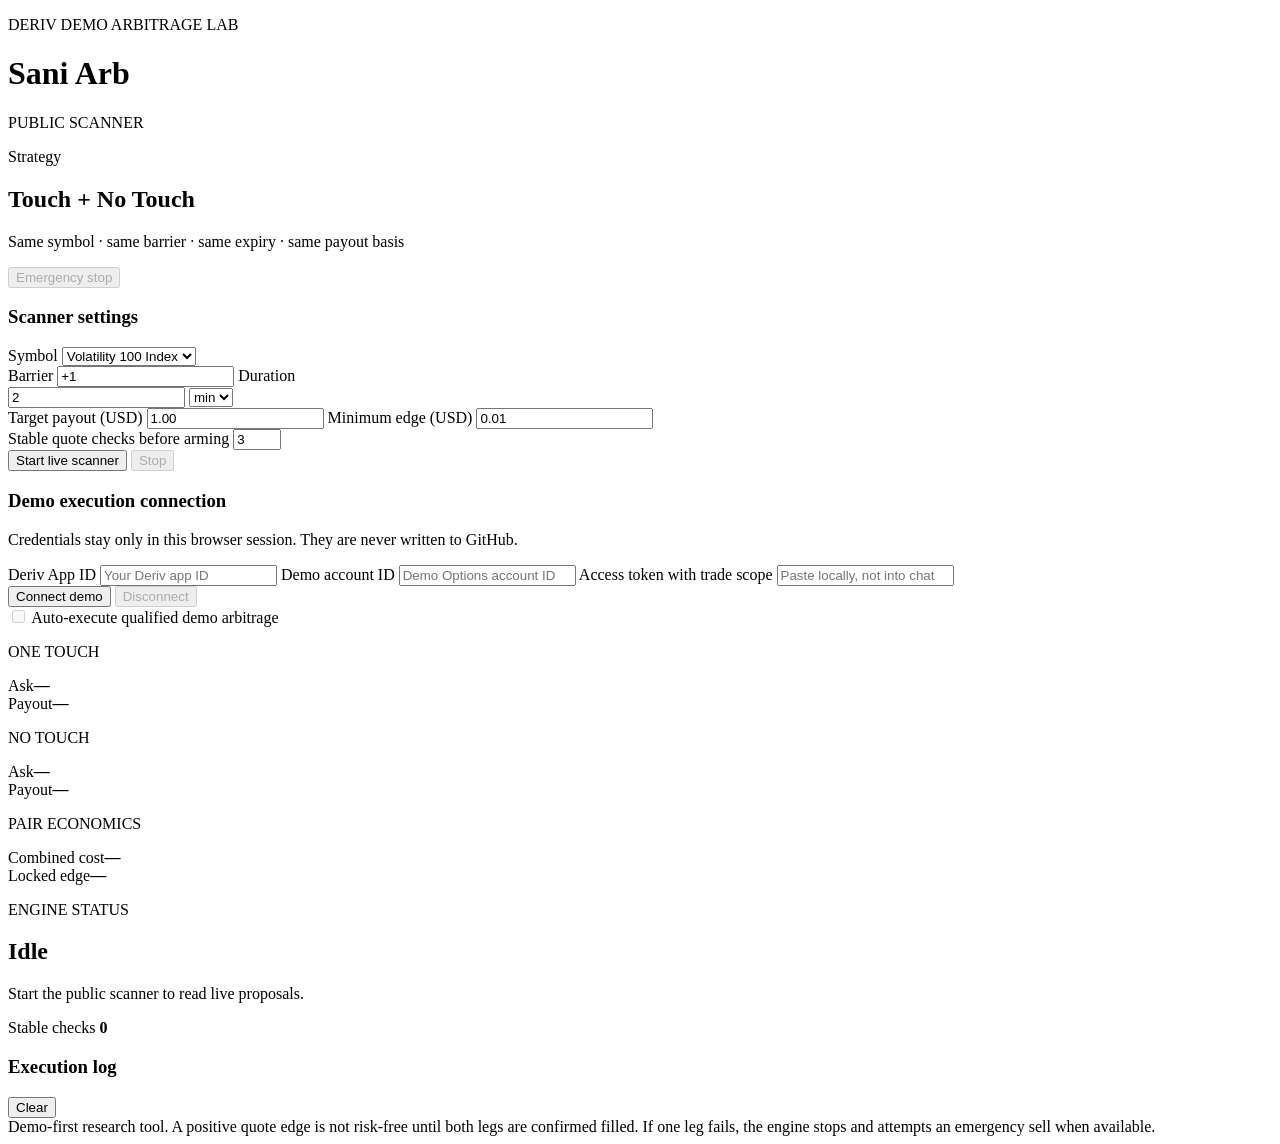
==== index.html @ d9ec9f1d "Create Sani Arb demo-first interface" ====
<!doctype html>
<html lang="en">
<head>
  <meta charset="UTF-8" />
  <meta name="viewport" content="width=device-width, initial-scale=1.0" />
  <meta name="theme-color" content="#111111" />
  <title>Sani Arb</title>
  <link rel="stylesheet" href="./styles.css" />
</head>
<body>
  <main class="shell">
    <header class="topbar">
      <div>
        <p class="eyebrow">DERIV DEMO ARBITRAGE LAB</p>
        <h1>Sani Arb</h1>
      </div>
      <div id="modePill" class="pill neutral">PUBLIC SCANNER</div>
    </header>

    <section class="hero card">
      <div>
        <p class="muted">Strategy</p>
        <h2>Touch + No Touch</h2>
        <p class="muted">Same symbol · same barrier · same expiry · same payout basis</p>
      </div>
      <button id="emergencyBtn" class="danger" disabled>Emergency stop</button>
    </section>

    <section class="grid two">
      <div class="card">
        <h3>Scanner settings</h3>
        <label>Symbol
          <select id="symbol">
            <option value="R_100">Volatility 100 Index</option>
            <option value="R_75">Volatility 75 Index</option>
            <option value="R_50">Volatility 50 Index</option>
            <option value="R_25">Volatility 25 Index</option>
            <option value="R_10">Volatility 10 Index</option>
          </select>
        </label>
        <div class="grid two tight">
          <label>Barrier
            <input id="barrier" value="+1" inputmode="decimal" />
          </label>
          <label>Duration
            <div class="inline">
              <input id="duration" type="number" min="1" value="2" />
              <select id="durationUnit"><option value="m">min</option><option value="s">sec</option></select>
            </div>
          </label>
        </div>
        <div class="grid two tight">
          <label>Target payout (USD)
            <input id="targetPayout" type="number" min="0.35" step="0.01" value="1.00" />
          </label>
          <label>Minimum edge (USD)
            <input id="minEdge" type="number" min="0" step="0.001" value="0.01" />
          </label>
        </div>
        <label>Stable quote checks before arming
          <input id="stableChecks" type="number" min="1" max="20" value="3" />
        </label>
        <div class="actions">
          <button id="startScannerBtn" class="primary">Start live scanner</button>
          <button id="stopScannerBtn" class="secondary" disabled>Stop</button>
        </div>
      </div>

      <div class="card">
        <h3>Demo execution connection</h3>
        <p class="muted small">Credentials stay only in this browser session. They are never written to GitHub.</p>
        <label>Deriv App ID
          <input id="appId" autocomplete="off" placeholder="Your Deriv app ID" />
        </label>
        <label>Demo account ID
          <input id="accountId" autocomplete="off" placeholder="Demo Options account ID" />
        </label>
        <label>Access token with trade scope
          <input id="accessToken" type="password" autocomplete="off" placeholder="Paste locally, not into chat" />
        </label>
        <div class="actions">
          <button id="connectDemoBtn" class="primary">Connect demo</button>
          <button id="disconnectDemoBtn" class="secondary" disabled>Disconnect</button>
        </div>
        <label class="toggleRow">
          <input id="autoExecute" type="checkbox" disabled />
          <span>Auto-execute qualified demo arbitrage</span>
        </label>
      </div>
    </section>

    <section class="grid three">
      <article class="card quote">
        <p class="muted">ONE TOUCH</p>
        <div class="metric"><span>Ask</span><strong id="touchAsk">—</strong></div>
        <div class="metric"><span>Payout</span><strong id="touchPayout">—</strong></div>
      </article>
      <article class="card quote">
        <p class="muted">NO TOUCH</p>
        <div class="metric"><span>Ask</span><strong id="noTouchAsk">—</strong></div>
        <div class="metric"><span>Payout</span><strong id="noTouchPayout">—</strong></div>
      </article>
      <article class="card quote emphasis">
        <p class="muted">PAIR ECONOMICS</p>
        <div class="metric"><span>Combined cost</span><strong id="combinedCost">—</strong></div>
        <div class="metric"><span>Locked edge</span><strong id="lockedEdge">—</strong></div>
      </article>
    </section>

    <section class="card statusCard">
      <div>
        <p class="muted">ENGINE STATUS</p>
        <h2 id="statusText">Idle</h2>
        <p id="statusDetail" class="muted">Start the public scanner to read live proposals.</p>
      </div>
      <div class="score">
        <span>Stable checks</span>
        <strong id="stabilityScore">0</strong>
      </div>
    </section>

    <section class="card">
      <div class="sectionHeader">
        <h3>Execution log</h3>
        <button id="clearLogBtn" class="ghost">Clear</button>
      </div>
      <div id="log" class="log"></div>
    </section>

    <footer>
      Demo-first research tool. A positive quote edge is not risk-free until both legs are confirmed filled. If one leg fails, the engine stops and attempts an emergency sell when available.
    </footer>
  </main>
  <script type="module" src="./app.js"></script>
</body>
</html>
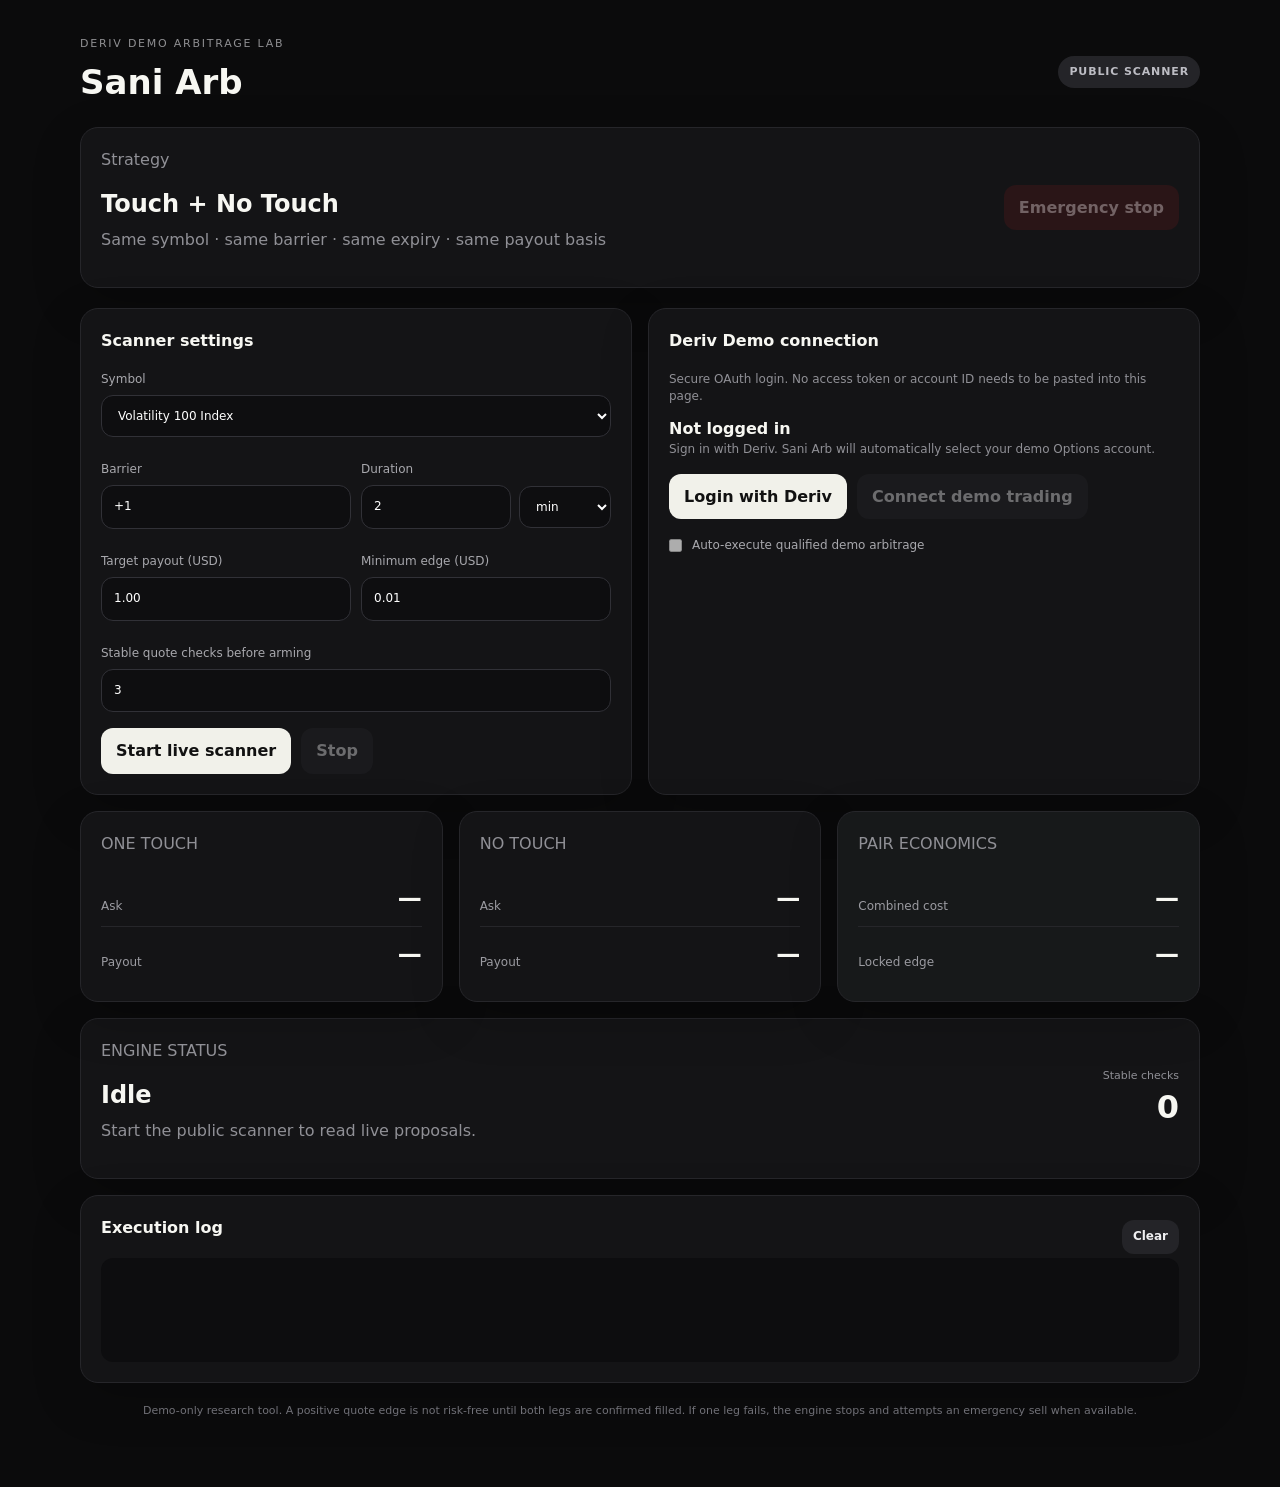
==== commit edc3e82e: "Replace manual Deriv credentials with OAuth login" ====
--- a/index.html
+++ b/index.html
@@ -67,20 +67,16 @@
       </div>
 
       <div class="card">
-        <h3>Demo execution connection</h3>
-        <p class="muted small">Credentials stay only in this browser session. They are never written to GitHub.</p>
-        <label>Deriv App ID
-          <input id="appId" autocomplete="off" placeholder="Your Deriv app ID" />
-        </label>
-        <label>Demo account ID
-          <input id="accountId" autocomplete="off" placeholder="Demo Options account ID" />
-        </label>
-        <label>Access token with trade scope
-          <input id="accessToken" type="password" autocomplete="off" placeholder="Paste locally, not into chat" />
-        </label>
+        <h3>Deriv Demo connection</h3>
+        <p class="muted small">Secure OAuth login. No access token or account ID needs to be pasted into this page.</p>
+        <div id="loginState" class="statusBox">
+          <strong id="loginTitle">Not logged in</strong>
+          <p id="loginDetail" class="muted small">Sign in with Deriv. Sani Arb will automatically select your demo Options account.</p>
+        </div>
         <div class="actions">
-          <button id="connectDemoBtn" class="primary">Connect demo</button>
-          <button id="disconnectDemoBtn" class="secondary" disabled>Disconnect</button>
+          <button id="loginDerivBtn" class="primary">Login with Deriv</button>
+          <button id="connectDemoBtn" class="secondary" disabled>Connect demo trading</button>
+          <button id="logoutDerivBtn" class="ghost" hidden>Logout</button>
         </div>
         <label class="toggleRow">
           <input id="autoExecute" type="checkbox" disabled />
@@ -128,7 +124,7 @@
     </section>
 
     <footer>
-      Demo-first research tool. A positive quote edge is not risk-free until both legs are confirmed filled. If one leg fails, the engine stops and attempts an emergency sell when available.
+      Demo-only research tool. A positive quote edge is not risk-free until both legs are confirmed filled. If one leg fails, the engine stops and attempts an emergency sell when available.
     </footer>
   </main>
   <script type="module" src="./app.js"></script>
--- a/styles.css
+++ b/styles.css
@@ -0,0 +1 @@
+:root{font-family:Inter,ui-sans-serif,system-ui,-apple-system,BlinkMacSystemFont,"Segoe UI",sans-serif;color:#f7f7f2;background:#0b0b0c;line-height:1.45}.shell{max-width:1120px;margin:auto;padding:28px 18px 60px}.topbar,.hero,.sectionHeader,.statusCard,.actions,.inline,.toggleRow{display:flex;align-items:center}.topbar,.hero,.sectionHeader,.statusCard{justify-content:space-between;gap:18px}.eyebrow{letter-spacing:.16em;font-size:11px;color:#8f8f92;margin:0 0 6px}h1,h2,h3,p{margin-top:0}h1{font-size:34px;margin-bottom:0}h2{font-size:24px;margin-bottom:6px}h3{font-size:16px;margin-bottom:18px}.card{background:#141416;border:1px solid #26262a;border-radius:18px;padding:20px;box-shadow:0 16px 50px rgba(0,0,0,.18)}.hero{margin:20px 0}.grid{display:grid;gap:16px}.grid.two{grid-template-columns:repeat(2,minmax(0,1fr))}.grid.three{grid-template-columns:repeat(3,minmax(0,1fr));margin:16px 0}.grid.tight{gap:10px}.muted{color:#909096}.small{font-size:12px}label{display:block;font-size:12px;color:#a8a8ad;margin:12px 0}input,select,button{font:inherit}input,select{box-sizing:border-box;width:100%;margin-top:7px;background:#0e0e10;border:1px solid #313137;color:#fff;border-radius:12px;padding:12px;outline:none}input:focus,select:focus{border-color:#71717a}.inline{gap:8px}.inline input{flex:1}.inline select{width:92px}.actions{gap:10px;margin-top:16px;flex-wrap:wrap}button{border:0;border-radius:12px;padding:11px 15px;cursor:pointer;font-weight:700}.primary{background:#f1f1ea;color:#111}.secondary,.ghost{background:#242428;color:#efeff1}.danger{background:#4b1719;color:#ffd7d9}.danger:not(:disabled){background:#8d2026}.ghost{padding:8px 11px;font-size:12px}button:disabled{opacity:.4;cursor:not-allowed}.pill{padding:8px 11px;border-radius:999px;font-size:11px;font-weight:800;letter-spacing:.08em}.neutral{background:#242428;color:#bdbdc4}.live{background:#153e2d;color:#9ef0c8}.armed{background:#4a3b12;color:#ffe89a}.risk{background:#5a1c20;color:#ffb4b8}.quote .metric{display:flex;justify-content:space-between;align-items:end;padding:10px 0;border-bottom:1px solid #26262a}.quote .metric:last-child{border-bottom:0}.metric span{font-size:12px;color:#9b9ba1}.metric strong{font-size:24px}.emphasis{background:#17191a}.statusCard{margin:16px 0}.score{text-align:right}.score span{display:block;color:#8f8f95;font-size:11px}.score strong{font-size:32px}.toggleRow{gap:10px;margin-top:18px}.toggleRow input{width:auto;margin:0}.log{font-family:ui-monospace,SFMono-Regular,Menlo,monospace;font-size:12px;max-height:280px;overflow:auto;background:#0d0d0f;border-radius:12px;padding:12px;min-height:80px}.log div{padding:5px 0;border-bottom:1px solid #1d1d21}.log .good{color:#9ef0c8}.log .bad{color:#ff9ba1}.log .warn{color:#ffe18a}footer{font-size:11px;color:#707077;margin-top:20px;text-align:center}@media(max-width:780px){.grid.two,.grid.three{grid-template-columns:1fr}.topbar,.hero,.statusCard{align-items:flex-start}.hero{flex-direction:column}.metric strong{font-size:22px}.shell{padding-top:18px}}
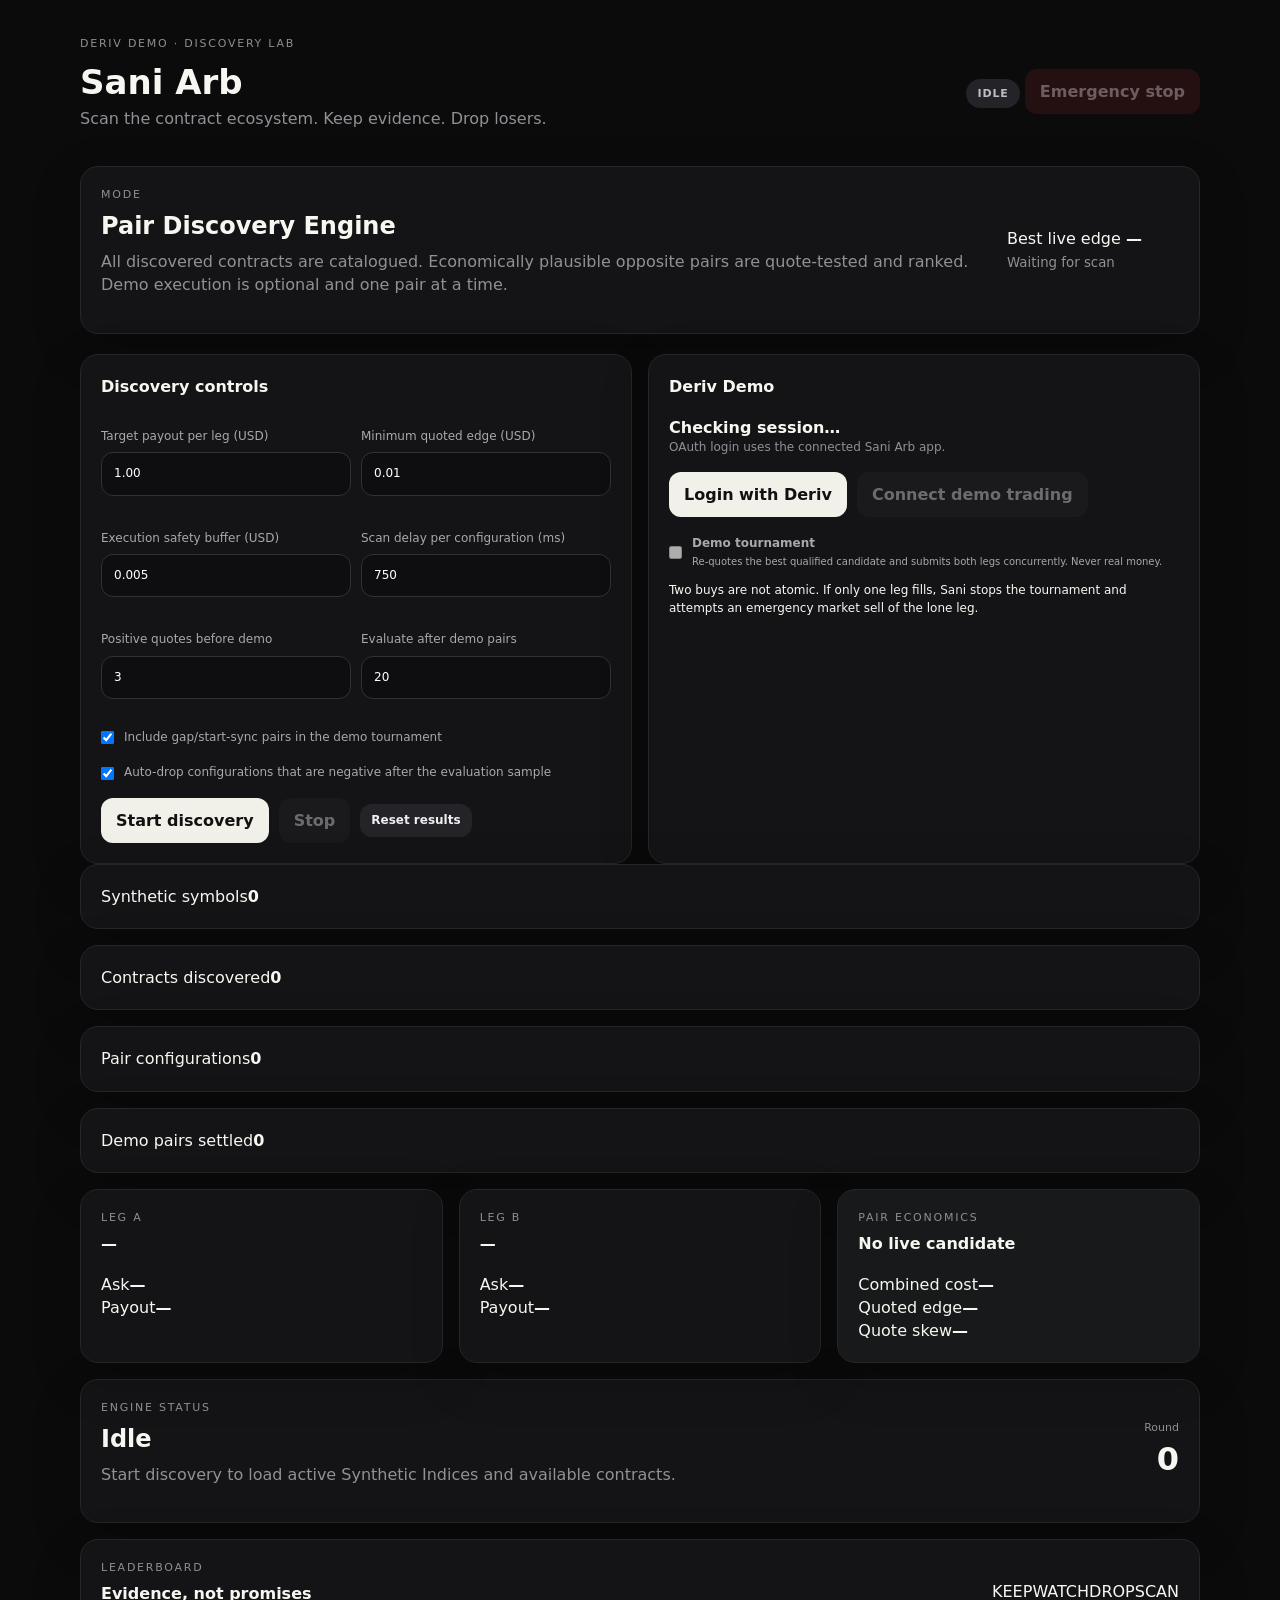
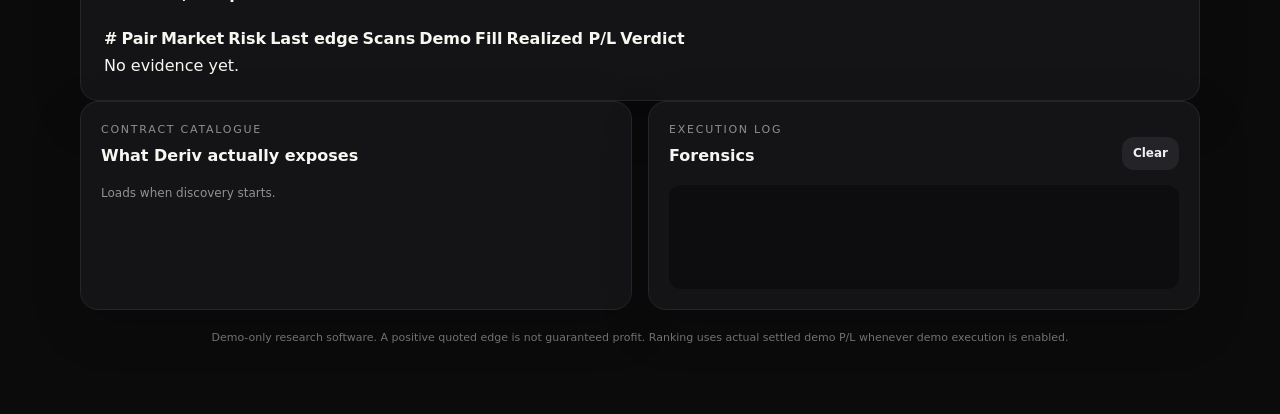
==== commit a2067a37: "Build Sani Arb Discovery Lab dashboard" ====
--- a/index.html
+++ b/index.html
@@ -1,132 +1,170 @@
 <!doctype html>
 <html lang="en">
 <head>
-  <meta charset="UTF-8" />
-  <meta name="viewport" content="width=device-width, initial-scale=1.0" />
-  <meta name="theme-color" content="#111111" />
-  <title>Sani Arb</title>
-  <link rel="stylesheet" href="./styles.css" />
+  <meta charset="UTF-8">
+  <meta name="viewport" content="width=device-width,initial-scale=1">
+  <meta name="theme-color" content="#0b0b0c">
+  <title>Sani Arb Discovery Lab</title>
+  <link rel="stylesheet" href="/styles.css">
 </head>
 <body>
-  <main class="shell">
-    <header class="topbar">
-      <div>
-        <p class="eyebrow">DERIV DEMO ARBITRAGE LAB</p>
-        <h1>Sani Arb</h1>
-      </div>
-      <div id="modePill" class="pill neutral">PUBLIC SCANNER</div>
-    </header>
+<main class="shell">
+  <header class="topbar">
+    <div>
+      <p class="eyebrow">DERIV DEMO · DISCOVERY LAB</p>
+      <h1>Sani Arb</h1>
+      <p class="muted">Scan the contract ecosystem. Keep evidence. Drop losers.</p>
+    </div>
+    <div class="topActions">
+      <span id="modePill" class="pill neutral">IDLE</span>
+      <button id="emergencyBtn" class="danger" disabled>Emergency stop</button>
+    </div>
+  </header>
 
-    <section class="hero card">
-      <div>
-        <p class="muted">Strategy</p>
-        <h2>Touch + No Touch</h2>
-        <p class="muted">Same symbol · same barrier · same expiry · same payout basis</p>
-      </div>
-      <button id="emergencyBtn" class="danger" disabled>Emergency stop</button>
-    </section>
+  <section class="hero card">
+    <div>
+      <p class="eyebrow">MODE</p>
+      <h2>Pair Discovery Engine</h2>
+      <p class="muted">All discovered contracts are catalogued. Economically plausible opposite pairs are quote-tested and ranked. Demo execution is optional and one pair at a time.</p>
+    </div>
+    <div class="heroScore">
+      <span>Best live edge</span>
+      <strong id="bestEdge">—</strong>
+      <small id="bestPair" class="muted">Waiting for scan</small>
+    </div>
+  </section>
 
-    <section class="grid two">
-      <div class="card">
-        <h3>Scanner settings</h3>
-        <label>Symbol
-          <select id="symbol">
-            <option value="R_100">Volatility 100 Index</option>
-            <option value="R_75">Volatility 75 Index</option>
-            <option value="R_50">Volatility 50 Index</option>
-            <option value="R_25">Volatility 25 Index</option>
-            <option value="R_10">Volatility 10 Index</option>
-          </select>
+  <section class="grid two">
+    <article class="card">
+      <h3>Discovery controls</h3>
+      <div class="grid two tight">
+        <label>Target payout per leg (USD)
+          <input id="targetPayout" type="number" min="0.35" step="0.01" value="1.00">
         </label>
-        <div class="grid two tight">
-          <label>Barrier
-            <input id="barrier" value="+1" inputmode="decimal" />
-          </label>
-          <label>Duration
-            <div class="inline">
-              <input id="duration" type="number" min="1" value="2" />
-              <select id="durationUnit"><option value="m">min</option><option value="s">sec</option></select>
-            </div>
-          </label>
-        </div>
-        <div class="grid two tight">
-          <label>Target payout (USD)
-            <input id="targetPayout" type="number" min="0.35" step="0.01" value="1.00" />
-          </label>
-          <label>Minimum edge (USD)
-            <input id="minEdge" type="number" min="0" step="0.001" value="0.01" />
-          </label>
-        </div>
-        <label>Stable quote checks before arming
-          <input id="stableChecks" type="number" min="1" max="20" value="3" />
+        <label>Minimum quoted edge (USD)
+          <input id="minEdge" type="number" min="0" step="0.001" value="0.01">
         </label>
-        <div class="actions">
-          <button id="startScannerBtn" class="primary">Start live scanner</button>
-          <button id="stopScannerBtn" class="secondary" disabled>Stop</button>
-        </div>
-      </div>
-
-      <div class="card">
-        <h3>Deriv Demo connection</h3>
-        <p class="muted small">Secure OAuth login. No access token or account ID needs to be pasted into this page.</p>
-        <div id="loginState" class="statusBox">
-          <strong id="loginTitle">Not logged in</strong>
-          <p id="loginDetail" class="muted small">Sign in with Deriv. Sani Arb will automatically select your demo Options account.</p>
-        </div>
-        <div class="actions">
-          <button id="loginDerivBtn" class="primary">Login with Deriv</button>
-          <button id="connectDemoBtn" class="secondary" disabled>Connect demo trading</button>
-          <button id="logoutDerivBtn" class="ghost" hidden>Logout</button>
-        </div>
-        <label class="toggleRow">
-          <input id="autoExecute" type="checkbox" disabled />
-          <span>Auto-execute qualified demo arbitrage</span>
+        <label>Execution safety buffer (USD)
+          <input id="safetyBuffer" type="number" min="0" step="0.001" value="0.005">
+        </label>
+        <label>Scan delay per configuration (ms)
+          <input id="scanDelay" type="number" min="250" max="10000" step="50" value="750">
+        </label>
+        <label>Positive quotes before demo
+          <input id="stableChecks" type="number" min="1" max="20" value="3">
+        </label>
+        <label>Evaluate after demo pairs
+          <input id="evaluationPairs" type="number" min="5" max="500" value="20">
         </label>
       </div>
-    </section>
+      <label class="toggleRow">
+        <input id="includeRiskPairs" type="checkbox" checked>
+        <span>Include gap/start-sync pairs in the demo tournament</span>
+      </label>
+      <label class="toggleRow">
+        <input id="autoDrop" type="checkbox" checked>
+        <span>Auto-drop configurations that are negative after the evaluation sample</span>
+      </label>
+      <div class="actions">
+        <button id="startBtn" class="primary">Start discovery</button>
+        <button id="stopBtn" class="secondary" disabled>Stop</button>
+        <button id="resetResultsBtn" class="ghost">Reset results</button>
+      </div>
+    </article>
 
-    <section class="grid three">
-      <article class="card quote">
-        <p class="muted">ONE TOUCH</p>
-        <div class="metric"><span>Ask</span><strong id="touchAsk">—</strong></div>
-        <div class="metric"><span>Payout</span><strong id="touchPayout">—</strong></div>
-      </article>
-      <article class="card quote">
-        <p class="muted">NO TOUCH</p>
-        <div class="metric"><span>Ask</span><strong id="noTouchAsk">—</strong></div>
-        <div class="metric"><span>Payout</span><strong id="noTouchPayout">—</strong></div>
-      </article>
-      <article class="card quote emphasis">
-        <p class="muted">PAIR ECONOMICS</p>
-        <div class="metric"><span>Combined cost</span><strong id="combinedCost">—</strong></div>
-        <div class="metric"><span>Locked edge</span><strong id="lockedEdge">—</strong></div>
-      </article>
-    </section>
+    <article class="card">
+      <h3>Deriv Demo</h3>
+      <div class="statusBox">
+        <strong id="loginTitle">Checking session…</strong>
+        <p id="loginDetail" class="muted small">OAuth login uses the connected Sani Arb app.</p>
+      </div>
+      <div class="actions">
+        <button id="loginDerivBtn" class="primary">Login with Deriv</button>
+        <button id="connectDemoBtn" class="secondary" disabled>Connect demo trading</button>
+        <button id="logoutDerivBtn" class="ghost" hidden>Logout</button>
+      </div>
+      <label class="toggleRow tournamentToggle">
+        <input id="tournamentEnabled" type="checkbox" disabled>
+        <span><strong>Demo tournament</strong><br><small>Re-quotes the best qualified candidate and submits both legs concurrently. Never real money.</small></span>
+      </label>
+      <p class="warning small">Two buys are not atomic. If only one leg fills, Sani stops the tournament and attempts an emergency market sell of the lone leg.</p>
+    </article>
+  </section>
 
-    <section class="card statusCard">
+  <section class="grid four metrics">
+    <article class="card metricCard"><span>Synthetic symbols</span><strong id="symbolCount">0</strong></article>
+    <article class="card metricCard"><span>Contracts discovered</span><strong id="contractCount">0</strong></article>
+    <article class="card metricCard"><span>Pair configurations</span><strong id="candidateCount">0</strong></article>
+    <article class="card metricCard"><span>Demo pairs settled</span><strong id="settledCount">0</strong></article>
+  </section>
+
+  <section class="grid three liveGrid">
+    <article class="card">
+      <p class="eyebrow">LEG A</p>
+      <h3 id="legAName">—</h3>
+      <div class="kv"><span>Ask</span><strong id="legAAsk">—</strong></div>
+      <div class="kv"><span>Payout</span><strong id="legAPayout">—</strong></div>
+    </article>
+    <article class="card">
+      <p class="eyebrow">LEG B</p>
+      <h3 id="legBName">—</h3>
+      <div class="kv"><span>Ask</span><strong id="legBAsk">—</strong></div>
+      <div class="kv"><span>Payout</span><strong id="legBPayout">—</strong></div>
+    </article>
+    <article class="card emphasis">
+      <p class="eyebrow">PAIR ECONOMICS</p>
+      <h3 id="livePairName">No live candidate</h3>
+      <div class="kv"><span>Combined cost</span><strong id="combinedCost">—</strong></div>
+      <div class="kv"><span>Quoted edge</span><strong id="quotedEdge">—</strong></div>
+      <div class="kv"><span>Quote skew</span><strong id="quoteSkew">—</strong></div>
+    </article>
+  </section>
+
+  <section class="card statusCard">
+    <div>
+      <p class="eyebrow">ENGINE STATUS</p>
+      <h2 id="statusText">Idle</h2>
+      <p id="statusDetail" class="muted">Start discovery to load active Synthetic Indices and available contracts.</p>
+    </div>
+    <div class="score">
+      <span>Round</span>
+      <strong id="roundCount">0</strong>
+    </div>
+  </section>
+
+  <section class="card">
+    <div class="sectionHeader">
       <div>
-        <p class="muted">ENGINE STATUS</p>
-        <h2 id="statusText">Idle</h2>
-        <p id="statusDetail" class="muted">Start the public scanner to read live proposals.</p>
+        <p class="eyebrow">LEADERBOARD</p>
+        <h3>Evidence, not promises</h3>
       </div>
-      <div class="score">
-        <span>Stable checks</span>
-        <strong id="stabilityScore">0</strong>
+      <div class="legend">
+        <span class="badge keep">KEEP</span><span class="badge watch">WATCH</span><span class="badge drop">DROP</span><span class="badge scan">SCAN</span>
       </div>
-    </section>
+    </div>
+    <div class="tableWrap">
+      <table>
+        <thead><tr>
+          <th>#</th><th>Pair</th><th>Market</th><th>Risk</th><th>Last edge</th><th>Scans</th><th>Demo</th><th>Fill</th><th>Realized P/L</th><th>Verdict</th>
+        </tr></thead>
+        <tbody id="leaderboardBody"><tr><td colspan="10" class="empty">No evidence yet.</td></tr></tbody>
+      </table>
+    </div>
+  </section>
 
-    <section class="card">
-      <div class="sectionHeader">
-        <h3>Execution log</h3>
-        <button id="clearLogBtn" class="ghost">Clear</button>
-      </div>
+  <section class="grid two bottomGrid">
+    <article class="card">
+      <div class="sectionHeader"><div><p class="eyebrow">CONTRACT CATALOGUE</p><h3>What Deriv actually exposes</h3></div></div>
+      <div id="contractCatalog" class="catalog"><p class="muted small">Loads when discovery starts.</p></div>
+    </article>
+    <article class="card">
+      <div class="sectionHeader"><div><p class="eyebrow">EXECUTION LOG</p><h3>Forensics</h3></div><button id="clearLogBtn" class="ghost">Clear</button></div>
       <div id="log" class="log"></div>
-    </section>
+    </article>
+  </section>
 
-    <footer>
-      Demo-only research tool. A positive quote edge is not risk-free until both legs are confirmed filled. If one leg fails, the engine stops and attempts an emergency sell when available.
-    </footer>
-  </main>
-  <script type="module" src="./app.js"></script>
+  <footer>Demo-only research software. A positive quoted edge is not guaranteed profit. Ranking uses actual settled demo P/L whenever demo execution is enabled.</footer>
+</main>
+<script type="module" src="/app.js"></script>
 </body>
-</html>
+</html>
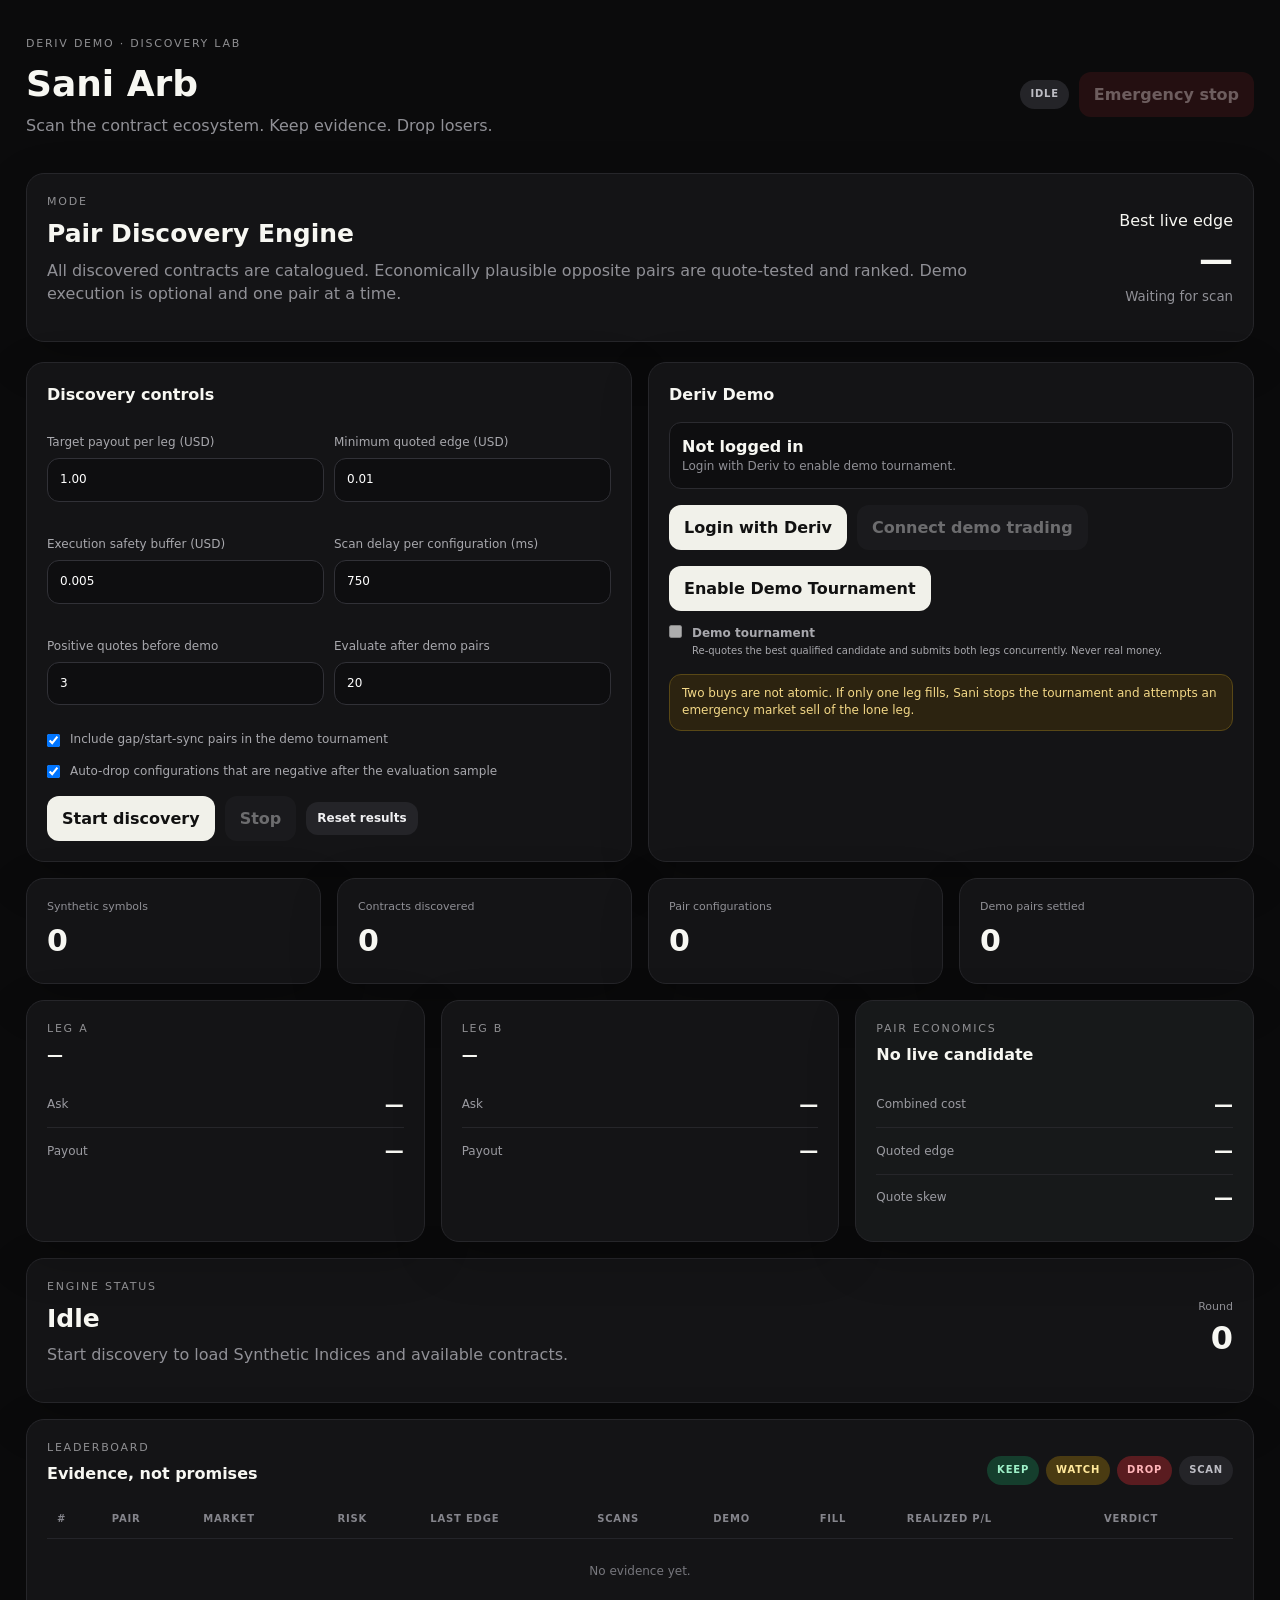
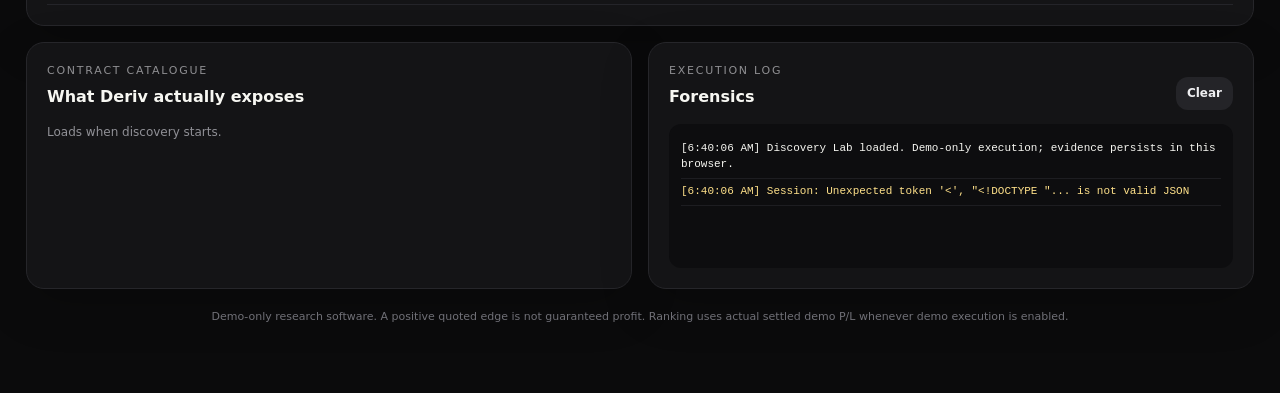
==== commit bbb95b34: "Add one-click demo tournament control" ====
--- a/index.html
+++ b/index.html
@@ -38,55 +38,24 @@
     <article class="card">
       <h3>Discovery controls</h3>
       <div class="grid two tight">
-        <label>Target payout per leg (USD)
-          <input id="targetPayout" type="number" min="0.35" step="0.01" value="1.00">
-        </label>
-        <label>Minimum quoted edge (USD)
-          <input id="minEdge" type="number" min="0" step="0.001" value="0.01">
-        </label>
-        <label>Execution safety buffer (USD)
-          <input id="safetyBuffer" type="number" min="0" step="0.001" value="0.005">
-        </label>
-        <label>Scan delay per configuration (ms)
-          <input id="scanDelay" type="number" min="250" max="10000" step="50" value="750">
-        </label>
-        <label>Positive quotes before demo
-          <input id="stableChecks" type="number" min="1" max="20" value="3">
-        </label>
-        <label>Evaluate after demo pairs
-          <input id="evaluationPairs" type="number" min="5" max="500" value="20">
-        </label>
+        <label>Target payout per leg (USD)<input id="targetPayout" type="number" min="0.35" step="0.01" value="1.00"></label>
+        <label>Minimum quoted edge (USD)<input id="minEdge" type="number" min="0" step="0.001" value="0.01"></label>
+        <label>Execution safety buffer (USD)<input id="safetyBuffer" type="number" min="0" step="0.001" value="0.005"></label>
+        <label>Scan delay per configuration (ms)<input id="scanDelay" type="number" min="250" max="10000" step="50" value="750"></label>
+        <label>Positive quotes before demo<input id="stableChecks" type="number" min="1" max="20" value="3"></label>
+        <label>Evaluate after demo pairs<input id="evaluationPairs" type="number" min="5" max="500" value="20"></label>
       </div>
-      <label class="toggleRow">
-        <input id="includeRiskPairs" type="checkbox" checked>
-        <span>Include gap/start-sync pairs in the demo tournament</span>
-      </label>
-      <label class="toggleRow">
-        <input id="autoDrop" type="checkbox" checked>
-        <span>Auto-drop configurations that are negative after the evaluation sample</span>
-      </label>
-      <div class="actions">
-        <button id="startBtn" class="primary">Start discovery</button>
-        <button id="stopBtn" class="secondary" disabled>Stop</button>
-        <button id="resetResultsBtn" class="ghost">Reset results</button>
-      </div>
+      <label class="toggleRow"><input id="includeRiskPairs" type="checkbox" checked><span>Include gap/start-sync pairs in the demo tournament</span></label>
+      <label class="toggleRow"><input id="autoDrop" type="checkbox" checked><span>Auto-drop configurations that are negative after the evaluation sample</span></label>
+      <div class="actions"><button id="startBtn" class="primary">Start discovery</button><button id="stopBtn" class="secondary" disabled>Stop</button><button id="resetResultsBtn" class="ghost">Reset results</button></div>
     </article>
 
     <article class="card">
       <h3>Deriv Demo</h3>
-      <div class="statusBox">
-        <strong id="loginTitle">Checking session…</strong>
-        <p id="loginDetail" class="muted small">OAuth login uses the connected Sani Arb app.</p>
-      </div>
-      <div class="actions">
-        <button id="loginDerivBtn" class="primary">Login with Deriv</button>
-        <button id="connectDemoBtn" class="secondary" disabled>Connect demo trading</button>
-        <button id="logoutDerivBtn" class="ghost" hidden>Logout</button>
-      </div>
-      <label class="toggleRow tournamentToggle">
-        <input id="tournamentEnabled" type="checkbox" disabled>
-        <span><strong>Demo tournament</strong><br><small>Re-quotes the best qualified candidate and submits both legs concurrently. Never real money.</small></span>
-      </label>
+      <div class="statusBox"><strong id="loginTitle">Checking session…</strong><p id="loginDetail" class="muted small">OAuth login uses the connected Sani Arb app.</p></div>
+      <div class="actions"><button id="loginDerivBtn" class="primary">Login with Deriv</button><button id="connectDemoBtn" class="secondary" disabled>Connect demo trading</button><button id="logoutDerivBtn" class="ghost" hidden>Logout</button></div>
+      <div class="actions"><button id="enableTournamentBtn" class="primary">Enable Demo Tournament</button></div>
+      <label class="toggleRow tournamentToggle"><input id="tournamentEnabled" type="checkbox" disabled><span><strong>Demo tournament</strong><br><small>Re-quotes the best qualified candidate and submits both legs concurrently. Never real money.</small></span></label>
       <p class="warning small">Two buys are not atomic. If only one leg fills, Sani stops the tournament and attempts an emergency market sell of the lone leg.</p>
     </article>
   </section>
@@ -99,72 +68,26 @@
   </section>
 
   <section class="grid three liveGrid">
-    <article class="card">
-      <p class="eyebrow">LEG A</p>
-      <h3 id="legAName">—</h3>
-      <div class="kv"><span>Ask</span><strong id="legAAsk">—</strong></div>
-      <div class="kv"><span>Payout</span><strong id="legAPayout">—</strong></div>
-    </article>
-    <article class="card">
-      <p class="eyebrow">LEG B</p>
-      <h3 id="legBName">—</h3>
-      <div class="kv"><span>Ask</span><strong id="legBAsk">—</strong></div>
-      <div class="kv"><span>Payout</span><strong id="legBPayout">—</strong></div>
-    </article>
-    <article class="card emphasis">
-      <p class="eyebrow">PAIR ECONOMICS</p>
-      <h3 id="livePairName">No live candidate</h3>
-      <div class="kv"><span>Combined cost</span><strong id="combinedCost">—</strong></div>
-      <div class="kv"><span>Quoted edge</span><strong id="quotedEdge">—</strong></div>
-      <div class="kv"><span>Quote skew</span><strong id="quoteSkew">—</strong></div>
-    </article>
+    <article class="card"><p class="eyebrow">LEG A</p><h3 id="legAName">—</h3><div class="kv"><span>Ask</span><strong id="legAAsk">—</strong></div><div class="kv"><span>Payout</span><strong id="legAPayout">—</strong></div></article>
+    <article class="card"><p class="eyebrow">LEG B</p><h3 id="legBName">—</h3><div class="kv"><span>Ask</span><strong id="legBAsk">—</strong></div><div class="kv"><span>Payout</span><strong id="legBPayout">—</strong></div></article>
+    <article class="card emphasis"><p class="eyebrow">PAIR ECONOMICS</p><h3 id="livePairName">No live candidate</h3><div class="kv"><span>Combined cost</span><strong id="combinedCost">—</strong></div><div class="kv"><span>Quoted edge</span><strong id="quotedEdge">—</strong></div><div class="kv"><span>Quote skew</span><strong id="quoteSkew">—</strong></div></article>
   </section>
 
-  <section class="card statusCard">
-    <div>
-      <p class="eyebrow">ENGINE STATUS</p>
-      <h2 id="statusText">Idle</h2>
-      <p id="statusDetail" class="muted">Start discovery to load active Synthetic Indices and available contracts.</p>
-    </div>
-    <div class="score">
-      <span>Round</span>
-      <strong id="roundCount">0</strong>
-    </div>
-  </section>
+  <section class="card statusCard"><div><p class="eyebrow">ENGINE STATUS</p><h2 id="statusText">Idle</h2><p id="statusDetail" class="muted">Start discovery to load active Synthetic Indices and available contracts.</p></div><div class="score"><span>Round</span><strong id="roundCount">0</strong></div></section>
 
   <section class="card">
-    <div class="sectionHeader">
-      <div>
-        <p class="eyebrow">LEADERBOARD</p>
-        <h3>Evidence, not promises</h3>
-      </div>
-      <div class="legend">
-        <span class="badge keep">KEEP</span><span class="badge watch">WATCH</span><span class="badge drop">DROP</span><span class="badge scan">SCAN</span>
-      </div>
-    </div>
-    <div class="tableWrap">
-      <table>
-        <thead><tr>
-          <th>#</th><th>Pair</th><th>Market</th><th>Risk</th><th>Last edge</th><th>Scans</th><th>Demo</th><th>Fill</th><th>Realized P/L</th><th>Verdict</th>
-        </tr></thead>
-        <tbody id="leaderboardBody"><tr><td colspan="10" class="empty">No evidence yet.</td></tr></tbody>
-      </table>
-    </div>
+    <div class="sectionHeader"><div><p class="eyebrow">LEADERBOARD</p><h3>Evidence, not promises</h3></div><div class="legend"><span class="badge keep">KEEP</span><span class="badge watch">WATCH</span><span class="badge drop">DROP</span><span class="badge scan">SCAN</span></div></div>
+    <div class="tableWrap"><table><thead><tr><th>#</th><th>Pair</th><th>Market</th><th>Risk</th><th>Last edge</th><th>Scans</th><th>Demo</th><th>Fill</th><th>Realized P/L</th><th>Verdict</th></tr></thead><tbody id="leaderboardBody"><tr><td colspan="10" class="empty">No evidence yet.</td></tr></tbody></table></div>
   </section>
 
   <section class="grid two bottomGrid">
-    <article class="card">
-      <div class="sectionHeader"><div><p class="eyebrow">CONTRACT CATALOGUE</p><h3>What Deriv actually exposes</h3></div></div>
-      <div id="contractCatalog" class="catalog"><p class="muted small">Loads when discovery starts.</p></div>
-    </article>
-    <article class="card">
-      <div class="sectionHeader"><div><p class="eyebrow">EXECUTION LOG</p><h3>Forensics</h3></div><button id="clearLogBtn" class="ghost">Clear</button></div>
-      <div id="log" class="log"></div>
-    </article>
+    <article class="card"><div class="sectionHeader"><div><p class="eyebrow">CONTRACT CATALOGUE</p><h3>What Deriv actually exposes</h3></div></div><div id="contractCatalog" class="catalog"><p class="muted small">Loads when discovery starts.</p></div></article>
+    <article class="card"><div class="sectionHeader"><div><p class="eyebrow">EXECUTION LOG</p><h3>Forensics</h3></div><button id="clearLogBtn" class="ghost">Clear</button></div><div id="log" class="log"></div></article>
   </section>
 
   <footer>Demo-only research software. A positive quoted edge is not guaranteed profit. Ranking uses actual settled demo P/L whenever demo execution is enabled.</footer>
 </main>
 <script type="module" src="/app.js"></script>
+<script type="module" src="/demo-fix.js"></script>
 </body>
 </html>
--- a/styles.css
+++ b/styles.css
@@ -1 +1 @@
-:root{font-family:Inter,ui-sans-serif,system-ui,-apple-system,BlinkMacSystemFont,"Segoe UI",sans-serif;color:#f7f7f2;background:#0b0b0c;line-height:1.45}.shell{max-width:1120px;margin:auto;padding:28px 18px 60px}.topbar,.hero,.sectionHeader,.statusCard,.actions,.inline,.toggleRow{display:flex;align-items:center}.topbar,.hero,.sectionHeader,.statusCard{justify-content:space-between;gap:18px}.eyebrow{letter-spacing:.16em;font-size:11px;color:#8f8f92;margin:0 0 6px}h1,h2,h3,p{margin-top:0}h1{font-size:34px;margin-bottom:0}h2{font-size:24px;margin-bottom:6px}h3{font-size:16px;margin-bottom:18px}.card{background:#141416;border:1px solid #26262a;border-radius:18px;padding:20px;box-shadow:0 16px 50px rgba(0,0,0,.18)}.hero{margin:20px 0}.grid{display:grid;gap:16px}.grid.two{grid-template-columns:repeat(2,minmax(0,1fr))}.grid.three{grid-template-columns:repeat(3,minmax(0,1fr));margin:16px 0}.grid.tight{gap:10px}.muted{color:#909096}.small{font-size:12px}label{display:block;font-size:12px;color:#a8a8ad;margin:12px 0}input,select,button{font:inherit}input,select{box-sizing:border-box;width:100%;margin-top:7px;background:#0e0e10;border:1px solid #313137;color:#fff;border-radius:12px;padding:12px;outline:none}input:focus,select:focus{border-color:#71717a}.inline{gap:8px}.inline input{flex:1}.inline select{width:92px}.actions{gap:10px;margin-top:16px;flex-wrap:wrap}button{border:0;border-radius:12px;padding:11px 15px;cursor:pointer;font-weight:700}.primary{background:#f1f1ea;color:#111}.secondary,.ghost{background:#242428;color:#efeff1}.danger{background:#4b1719;color:#ffd7d9}.danger:not(:disabled){background:#8d2026}.ghost{padding:8px 11px;font-size:12px}button:disabled{opacity:.4;cursor:not-allowed}.pill{padding:8px 11px;border-radius:999px;font-size:11px;font-weight:800;letter-spacing:.08em}.neutral{background:#242428;color:#bdbdc4}.live{background:#153e2d;color:#9ef0c8}.armed{background:#4a3b12;color:#ffe89a}.risk{background:#5a1c20;color:#ffb4b8}.quote .metric{display:flex;justify-content:space-between;align-items:end;padding:10px 0;border-bottom:1px solid #26262a}.quote .metric:last-child{border-bottom:0}.metric span{font-size:12px;color:#9b9ba1}.metric strong{font-size:24px}.emphasis{background:#17191a}.statusCard{margin:16px 0}.score{text-align:right}.score span{display:block;color:#8f8f95;font-size:11px}.score strong{font-size:32px}.toggleRow{gap:10px;margin-top:18px}.toggleRow input{width:auto;margin:0}.log{font-family:ui-monospace,SFMono-Regular,Menlo,monospace;font-size:12px;max-height:280px;overflow:auto;background:#0d0d0f;border-radius:12px;padding:12px;min-height:80px}.log div{padding:5px 0;border-bottom:1px solid #1d1d21}.log .good{color:#9ef0c8}.log .bad{color:#ff9ba1}.log .warn{color:#ffe18a}footer{font-size:11px;color:#707077;margin-top:20px;text-align:center}@media(max-width:780px){.grid.two,.grid.three{grid-template-columns:1fr}.topbar,.hero,.statusCard{align-items:flex-start}.hero{flex-direction:column}.metric strong{font-size:22px}.shell{padding-top:18px}}+:root{font-family:Inter,ui-sans-serif,system-ui,-apple-system,BlinkMacSystemFont,"Segoe UI",sans-serif;color:#f7f7f2;background:#0b0b0c;line-height:1.45}.shell{max-width:1280px;margin:auto;padding:28px 18px 60px}.topbar,.hero,.sectionHeader,.statusCard,.actions,.inline,.toggleRow,.topActions{display:flex;align-items:center}.topbar,.hero,.sectionHeader,.statusCard{justify-content:space-between;gap:18px}.topActions{gap:10px;flex-wrap:wrap}.eyebrow{letter-spacing:.16em;font-size:11px;color:#8f8f92;margin:0 0 6px}h1,h2,h3,p{margin-top:0}h1{font-size:36px;margin-bottom:4px}h2{font-size:25px;margin-bottom:6px}h3{font-size:16px;margin-bottom:16px}.card{background:#141416;border:1px solid #26262a;border-radius:18px;padding:20px;box-shadow:0 16px 50px rgba(0,0,0,.18)}.hero{margin:20px 0}.heroScore{text-align:right;min-width:190px}.heroScore span,.heroScore small{display:block}.heroScore strong{display:block;font-size:34px;margin:3px 0}.grid{display:grid;gap:16px}.grid.two{grid-template-columns:repeat(2,minmax(0,1fr))}.grid.three{grid-template-columns:repeat(3,minmax(0,1fr))}.grid.four{grid-template-columns:repeat(4,minmax(0,1fr))}.grid.tight{gap:10px}.muted{color:#909096}.small{font-size:12px}label{display:block;font-size:12px;color:#a8a8ad;margin:12px 0}input,select,button{font:inherit}input,select{box-sizing:border-box;width:100%;margin-top:7px;background:#0e0e10;border:1px solid #313137;color:#fff;border-radius:12px;padding:12px;outline:none}input:focus,select:focus{border-color:#71717a}.actions{gap:10px;margin-top:16px;flex-wrap:wrap}button{border:0;border-radius:12px;padding:11px 15px;cursor:pointer;font-weight:750}.primary{background:#f1f1ea;color:#111}.secondary,.ghost{background:#242428;color:#efeff1}.danger{background:#4b1719;color:#ffd7d9}.danger:not(:disabled){background:#8d2026}.ghost{padding:8px 11px;font-size:12px}button:disabled{opacity:.4;cursor:not-allowed}.pill,.badge{padding:7px 10px;border-radius:999px;font-size:10px;font-weight:800;letter-spacing:.08em}.neutral,.scan{background:#242428;color:#bdbdc4}.live,.keep{background:#153e2d;color:#9ef0c8}.armed,.watch{background:#4a3b12;color:#ffe89a}.risk,.drop{background:#5a1c20;color:#ffb4b8}.toggleRow{gap:10px;margin-top:14px}.toggleRow input{width:auto;margin:0}.tournamentToggle{align-items:flex-start}.warning{background:#2c2310;color:#f3d887;border:1px solid #594816;padding:10px 12px;border-radius:12px;margin-top:14px}.statusBox{background:#0e0e10;border:1px solid #2b2b30;border-radius:12px;padding:12px}.statusBox p{margin-bottom:0}.metrics{margin:16px 0}.metricCard span{display:block;color:#8f8f95;font-size:11px}.metricCard strong{display:block;font-size:30px;margin-top:4px}.liveGrid{margin:16px 0}.kv{display:flex;justify-content:space-between;align-items:center;padding:9px 0;border-bottom:1px solid #26262a}.kv:last-child{border-bottom:0}.kv span{font-size:12px;color:#9b9ba1}.kv strong{font-size:19px}.emphasis{background:#17191a}.statusCard{margin:16px 0}.score{text-align:right}.score span{display:block;color:#8f8f95;font-size:11px}.score strong{font-size:32px}.legend{display:flex;gap:7px;flex-wrap:wrap}.tableWrap{overflow:auto}.tableWrap table{width:100%;border-collapse:collapse;min-width:980px}.tableWrap th,.tableWrap td{text-align:left;padding:11px 10px;border-bottom:1px solid #242429;font-size:12px;white-space:nowrap}.tableWrap th{color:#85858c;font-size:10px;text-transform:uppercase;letter-spacing:.08em}.tableWrap tr:hover td{background:#111114}.empty{text-align:center!important;color:#77777d;padding:24px!important}.bottomGrid{margin-top:16px}.catalog{max-height:320px;overflow:auto}.catalogGroup{padding:10px 0;border-bottom:1px solid #26262a}.catalogGroup:last-child{border-bottom:0}.catalogGroup strong{display:block;margin-bottom:5px}.catalogTags{display:flex;gap:6px;flex-wrap:wrap}.catalogTags span{font-size:10px;padding:5px 7px;border-radius:8px;background:#222226;color:#bcbcc3}.log{font-family:ui-monospace,SFMono-Regular,Menlo,monospace;font-size:11px;max-height:320px;overflow:auto;background:#0d0d0f;border-radius:12px;padding:12px;min-height:120px}.log div{padding:5px 0;border-bottom:1px solid #1d1d21}.log .good{color:#9ef0c8}.log .bad{color:#ff9ba1}.log .warn{color:#ffe18a}.log .info{color:#aaaab2}footer{font-size:11px;color:#707077;margin-top:20px;text-align:center}@media(max-width:900px){.grid.four{grid-template-columns:repeat(2,minmax(0,1fr))}.grid.two,.grid.three{grid-template-columns:1fr}.topbar,.hero,.statusCard{align-items:flex-start}.hero{flex-direction:column}.heroScore{text-align:left}.shell{padding-top:18px}}@media(max-width:520px){.grid.four{grid-template-columns:1fr 1fr}.topbar{flex-direction:column}.topActions{width:100%;justify-content:space-between}.card{padding:16px}h1{font-size:31px}.heroScore strong{font-size:30px}}
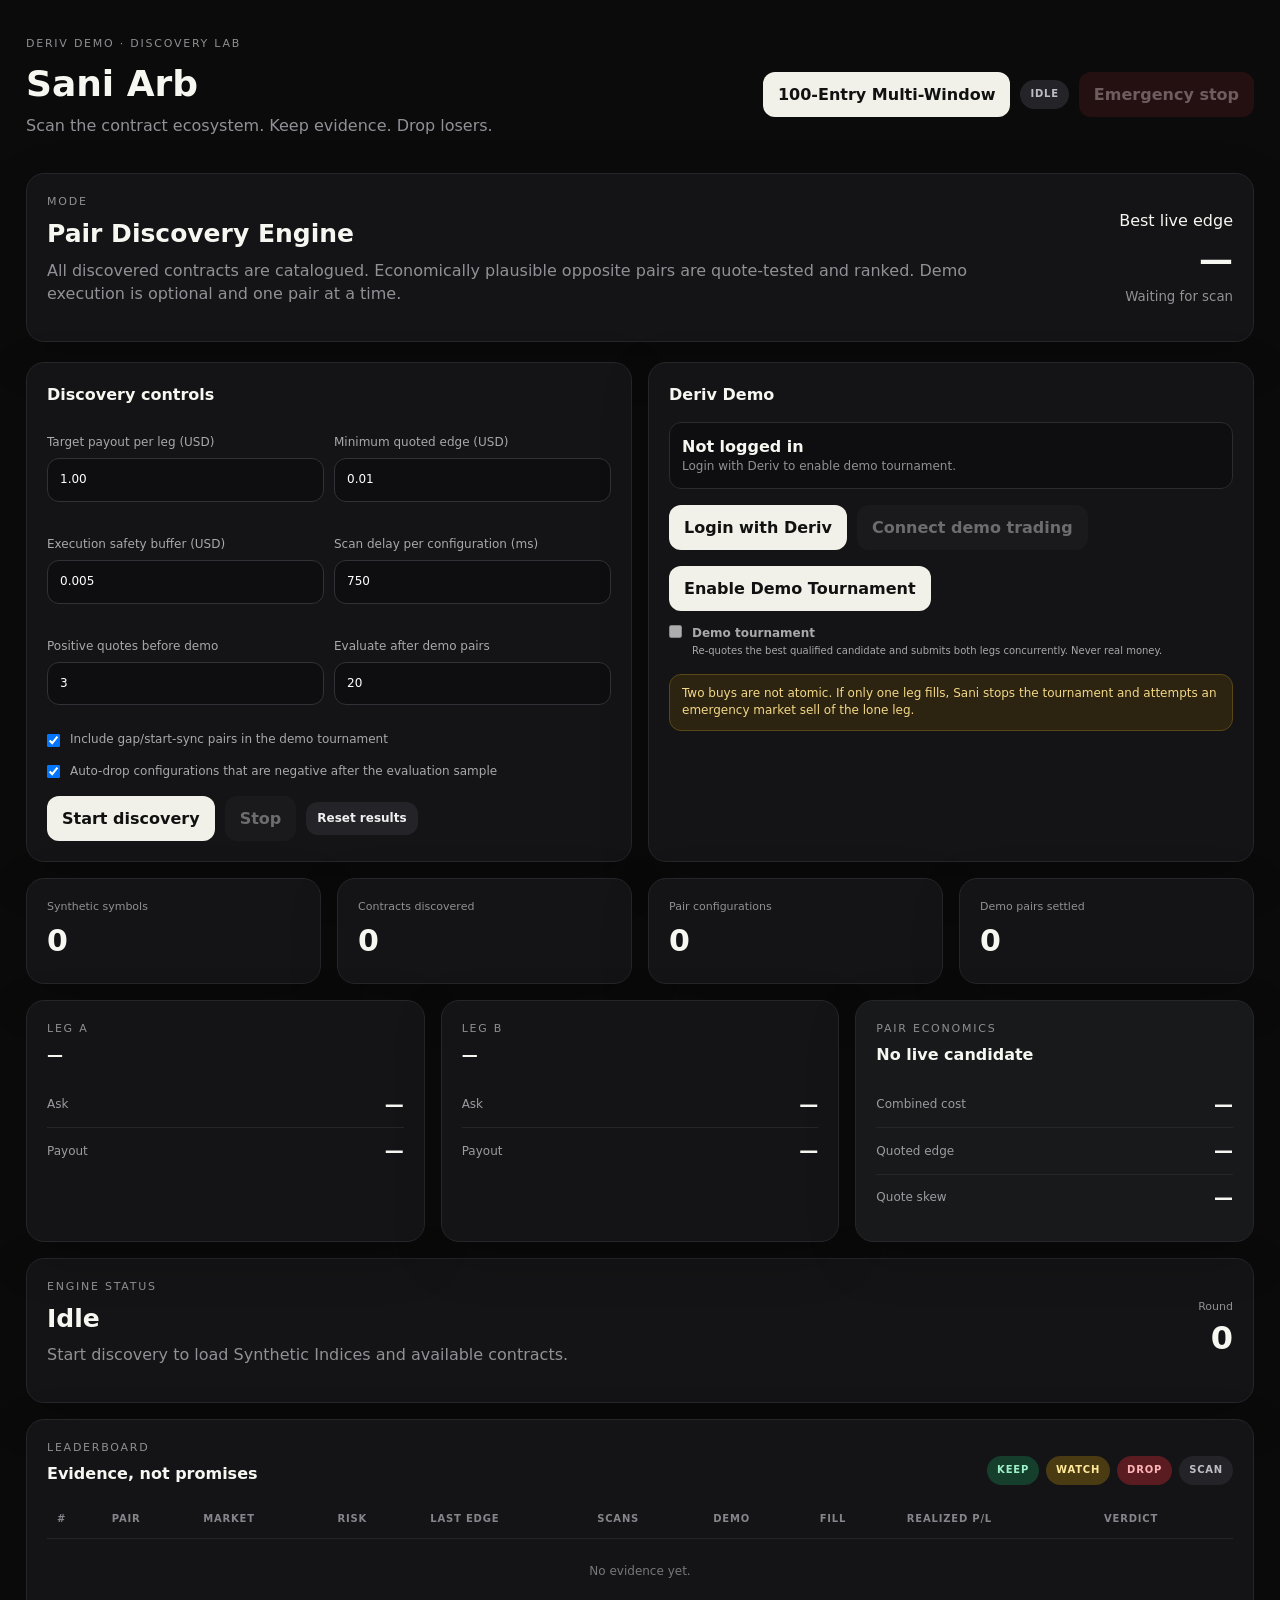
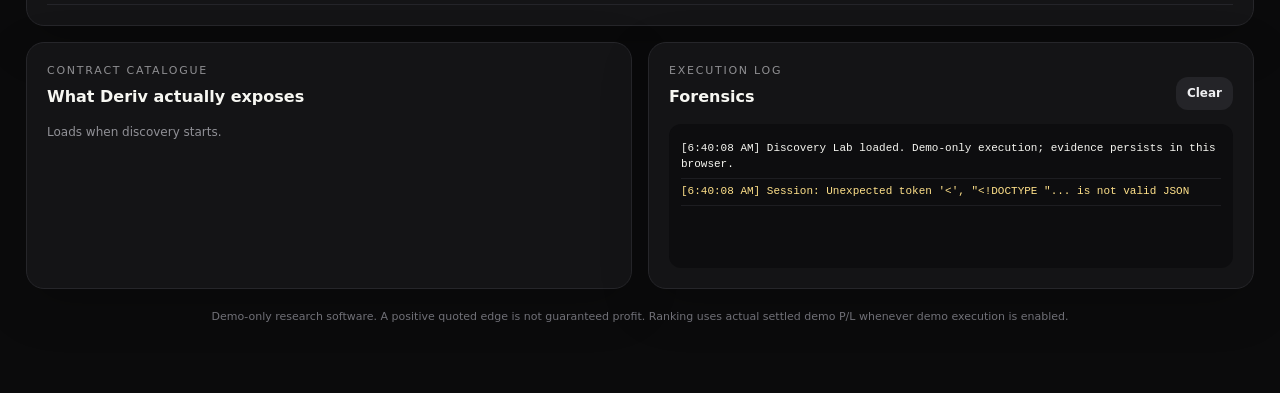
==== commit fc585873: "Add 100-entry multi-window launch button" ====
--- a/index.html
+++ b/index.html
@@ -10,84 +10,17 @@
 <body>
 <main class="shell">
   <header class="topbar">
-    <div>
-      <p class="eyebrow">DERIV DEMO · DISCOVERY LAB</p>
-      <h1>Sani Arb</h1>
-      <p class="muted">Scan the contract ecosystem. Keep evidence. Drop losers.</p>
-    </div>
-    <div class="topActions">
-      <span id="modePill" class="pill neutral">IDLE</span>
-      <button id="emergencyBtn" class="danger" disabled>Emergency stop</button>
-    </div>
+    <div><p class="eyebrow">DERIV DEMO · DISCOVERY LAB</p><h1>Sani Arb</h1><p class="muted">Scan the contract ecosystem. Keep evidence. Drop losers.</p></div>
+    <div class="topActions"><a class="primary" style="text-decoration:none;border-radius:12px;padding:11px 15px;font-weight:750" href="/trade100/">100-Entry Multi-Window</a><span id="modePill" class="pill neutral">IDLE</span><button id="emergencyBtn" class="danger" disabled>Emergency stop</button></div>
   </header>
-
-  <section class="hero card">
-    <div>
-      <p class="eyebrow">MODE</p>
-      <h2>Pair Discovery Engine</h2>
-      <p class="muted">All discovered contracts are catalogued. Economically plausible opposite pairs are quote-tested and ranked. Demo execution is optional and one pair at a time.</p>
-    </div>
-    <div class="heroScore">
-      <span>Best live edge</span>
-      <strong id="bestEdge">—</strong>
-      <small id="bestPair" class="muted">Waiting for scan</small>
-    </div>
-  </section>
-
-  <section class="grid two">
-    <article class="card">
-      <h3>Discovery controls</h3>
-      <div class="grid two tight">
-        <label>Target payout per leg (USD)<input id="targetPayout" type="number" min="0.35" step="0.01" value="1.00"></label>
-        <label>Minimum quoted edge (USD)<input id="minEdge" type="number" min="0" step="0.001" value="0.01"></label>
-        <label>Execution safety buffer (USD)<input id="safetyBuffer" type="number" min="0" step="0.001" value="0.005"></label>
-        <label>Scan delay per configuration (ms)<input id="scanDelay" type="number" min="250" max="10000" step="50" value="750"></label>
-        <label>Positive quotes before demo<input id="stableChecks" type="number" min="1" max="20" value="3"></label>
-        <label>Evaluate after demo pairs<input id="evaluationPairs" type="number" min="5" max="500" value="20"></label>
-      </div>
-      <label class="toggleRow"><input id="includeRiskPairs" type="checkbox" checked><span>Include gap/start-sync pairs in the demo tournament</span></label>
-      <label class="toggleRow"><input id="autoDrop" type="checkbox" checked><span>Auto-drop configurations that are negative after the evaluation sample</span></label>
-      <div class="actions"><button id="startBtn" class="primary">Start discovery</button><button id="stopBtn" class="secondary" disabled>Stop</button><button id="resetResultsBtn" class="ghost">Reset results</button></div>
-    </article>
-
-    <article class="card">
-      <h3>Deriv Demo</h3>
-      <div class="statusBox"><strong id="loginTitle">Checking session…</strong><p id="loginDetail" class="muted small">OAuth login uses the connected Sani Arb app.</p></div>
-      <div class="actions"><button id="loginDerivBtn" class="primary">Login with Deriv</button><button id="connectDemoBtn" class="secondary" disabled>Connect demo trading</button><button id="logoutDerivBtn" class="ghost" hidden>Logout</button></div>
-      <div class="actions"><button id="enableTournamentBtn" class="primary">Enable Demo Tournament</button></div>
-      <label class="toggleRow tournamentToggle"><input id="tournamentEnabled" type="checkbox" disabled><span><strong>Demo tournament</strong><br><small>Re-quotes the best qualified candidate and submits both legs concurrently. Never real money.</small></span></label>
-      <p class="warning small">Two buys are not atomic. If only one leg fills, Sani stops the tournament and attempts an emergency market sell of the lone leg.</p>
-    </article>
-  </section>
-
-  <section class="grid four metrics">
-    <article class="card metricCard"><span>Synthetic symbols</span><strong id="symbolCount">0</strong></article>
-    <article class="card metricCard"><span>Contracts discovered</span><strong id="contractCount">0</strong></article>
-    <article class="card metricCard"><span>Pair configurations</span><strong id="candidateCount">0</strong></article>
-    <article class="card metricCard"><span>Demo pairs settled</span><strong id="settledCount">0</strong></article>
-  </section>
-
-  <section class="grid three liveGrid">
-    <article class="card"><p class="eyebrow">LEG A</p><h3 id="legAName">—</h3><div class="kv"><span>Ask</span><strong id="legAAsk">—</strong></div><div class="kv"><span>Payout</span><strong id="legAPayout">—</strong></div></article>
-    <article class="card"><p class="eyebrow">LEG B</p><h3 id="legBName">—</h3><div class="kv"><span>Ask</span><strong id="legBAsk">—</strong></div><div class="kv"><span>Payout</span><strong id="legBPayout">—</strong></div></article>
-    <article class="card emphasis"><p class="eyebrow">PAIR ECONOMICS</p><h3 id="livePairName">No live candidate</h3><div class="kv"><span>Combined cost</span><strong id="combinedCost">—</strong></div><div class="kv"><span>Quoted edge</span><strong id="quotedEdge">—</strong></div><div class="kv"><span>Quote skew</span><strong id="quoteSkew">—</strong></div></article>
-  </section>
-
+  <section class="hero card"><div><p class="eyebrow">MODE</p><h2>Pair Discovery Engine</h2><p class="muted">All discovered contracts are catalogued. Economically plausible opposite pairs are quote-tested and ranked. Demo execution is optional and one pair at a time.</p></div><div class="heroScore"><span>Best live edge</span><strong id="bestEdge">—</strong><small id="bestPair" class="muted">Waiting for scan</small></div></section>
+  <section class="grid two"><article class="card"><h3>Discovery controls</h3><div class="grid two tight"><label>Target payout per leg (USD)<input id="targetPayout" type="number" min="0.35" step="0.01" value="1.00"></label><label>Minimum quoted edge (USD)<input id="minEdge" type="number" min="0" step="0.001" value="0.01"></label><label>Execution safety buffer (USD)<input id="safetyBuffer" type="number" min="0" step="0.001" value="0.005"></label><label>Scan delay per configuration (ms)<input id="scanDelay" type="number" min="250" max="10000" step="50" value="750"></label><label>Positive quotes before demo<input id="stableChecks" type="number" min="1" max="20" value="3"></label><label>Evaluate after demo pairs<input id="evaluationPairs" type="number" min="5" max="500" value="20"></label></div><label class="toggleRow"><input id="includeRiskPairs" type="checkbox" checked><span>Include gap/start-sync pairs in the demo tournament</span></label><label class="toggleRow"><input id="autoDrop" type="checkbox" checked><span>Auto-drop configurations that are negative after the evaluation sample</span></label><div class="actions"><button id="startBtn" class="primary">Start discovery</button><button id="stopBtn" class="secondary" disabled>Stop</button><button id="resetResultsBtn" class="ghost">Reset results</button></div></article><article class="card"><h3>Deriv Demo</h3><div class="statusBox"><strong id="loginTitle">Checking session…</strong><p id="loginDetail" class="muted small">OAuth login uses the connected Sani Arb app.</p></div><div class="actions"><button id="loginDerivBtn" class="primary">Login with Deriv</button><button id="connectDemoBtn" class="secondary" disabled>Connect demo trading</button><button id="logoutDerivBtn" class="ghost" hidden>Logout</button></div><div class="actions"><button id="enableTournamentBtn" class="primary">Enable Demo Tournament</button></div><label class="toggleRow tournamentToggle"><input id="tournamentEnabled" type="checkbox" disabled><span><strong>Demo tournament</strong><br><small>Re-quotes the best qualified candidate and submits both legs concurrently. Never real money.</small></span></label><p class="warning small">Two buys are not atomic. If only one leg fills, Sani stops the tournament and attempts an emergency market sell of the lone leg.</p></article></section>
+  <section class="grid four metrics"><article class="card metricCard"><span>Synthetic symbols</span><strong id="symbolCount">0</strong></article><article class="card metricCard"><span>Contracts discovered</span><strong id="contractCount">0</strong></article><article class="card metricCard"><span>Pair configurations</span><strong id="candidateCount">0</strong></article><article class="card metricCard"><span>Demo pairs settled</span><strong id="settledCount">0</strong></article></section>
+  <section class="grid three liveGrid"><article class="card"><p class="eyebrow">LEG A</p><h3 id="legAName">—</h3><div class="kv"><span>Ask</span><strong id="legAAsk">—</strong></div><div class="kv"><span>Payout</span><strong id="legAPayout">—</strong></div></article><article class="card"><p class="eyebrow">LEG B</p><h3 id="legBName">—</h3><div class="kv"><span>Ask</span><strong id="legBAsk">—</strong></div><div class="kv"><span>Payout</span><strong id="legBPayout">—</strong></div></article><article class="card emphasis"><p class="eyebrow">PAIR ECONOMICS</p><h3 id="livePairName">No live candidate</h3><div class="kv"><span>Combined cost</span><strong id="combinedCost">—</strong></div><div class="kv"><span>Quoted edge</span><strong id="quotedEdge">—</strong></div><div class="kv"><span>Quote skew</span><strong id="quoteSkew">—</strong></div></article></section>
   <section class="card statusCard"><div><p class="eyebrow">ENGINE STATUS</p><h2 id="statusText">Idle</h2><p id="statusDetail" class="muted">Start discovery to load active Synthetic Indices and available contracts.</p></div><div class="score"><span>Round</span><strong id="roundCount">0</strong></div></section>
-
-  <section class="card">
-    <div class="sectionHeader"><div><p class="eyebrow">LEADERBOARD</p><h3>Evidence, not promises</h3></div><div class="legend"><span class="badge keep">KEEP</span><span class="badge watch">WATCH</span><span class="badge drop">DROP</span><span class="badge scan">SCAN</span></div></div>
-    <div class="tableWrap"><table><thead><tr><th>#</th><th>Pair</th><th>Market</th><th>Risk</th><th>Last edge</th><th>Scans</th><th>Demo</th><th>Fill</th><th>Realized P/L</th><th>Verdict</th></tr></thead><tbody id="leaderboardBody"><tr><td colspan="10" class="empty">No evidence yet.</td></tr></tbody></table></div>
-  </section>
-
-  <section class="grid two bottomGrid">
-    <article class="card"><div class="sectionHeader"><div><p class="eyebrow">CONTRACT CATALOGUE</p><h3>What Deriv actually exposes</h3></div></div><div id="contractCatalog" class="catalog"><p class="muted small">Loads when discovery starts.</p></div></article>
-    <article class="card"><div class="sectionHeader"><div><p class="eyebrow">EXECUTION LOG</p><h3>Forensics</h3></div><button id="clearLogBtn" class="ghost">Clear</button></div><div id="log" class="log"></div></article>
-  </section>
-
+  <section class="card"><div class="sectionHeader"><div><p class="eyebrow">LEADERBOARD</p><h3>Evidence, not promises</h3></div><div class="legend"><span class="badge keep">KEEP</span><span class="badge watch">WATCH</span><span class="badge drop">DROP</span><span class="badge scan">SCAN</span></div></div><div class="tableWrap"><table><thead><tr><th>#</th><th>Pair</th><th>Market</th><th>Risk</th><th>Last edge</th><th>Scans</th><th>Demo</th><th>Fill</th><th>Realized P/L</th><th>Verdict</th></tr></thead><tbody id="leaderboardBody"><tr><td colspan="10" class="empty">No evidence yet.</td></tr></tbody></table></div></section>
+  <section class="grid two bottomGrid"><article class="card"><div class="sectionHeader"><div><p class="eyebrow">CONTRACT CATALOGUE</p><h3>What Deriv actually exposes</h3></div></div><div id="contractCatalog" class="catalog"><p class="muted small">Loads when discovery starts.</p></div></article><article class="card"><div class="sectionHeader"><div><p class="eyebrow">EXECUTION LOG</p><h3>Forensics</h3></div><button id="clearLogBtn" class="ghost">Clear</button></div><div id="log" class="log"></div></article></section>
   <footer>Demo-only research software. A positive quoted edge is not guaranteed profit. Ranking uses actual settled demo P/L whenever demo execution is enabled.</footer>
 </main>
-<script type="module" src="/app.js"></script>
-<script type="module" src="/demo-fix.js"></script>
-</body>
-</html>+<script type="module" src="/app.js"></script><script type="module" src="/demo-fix.js"></script>
+</body></html>
